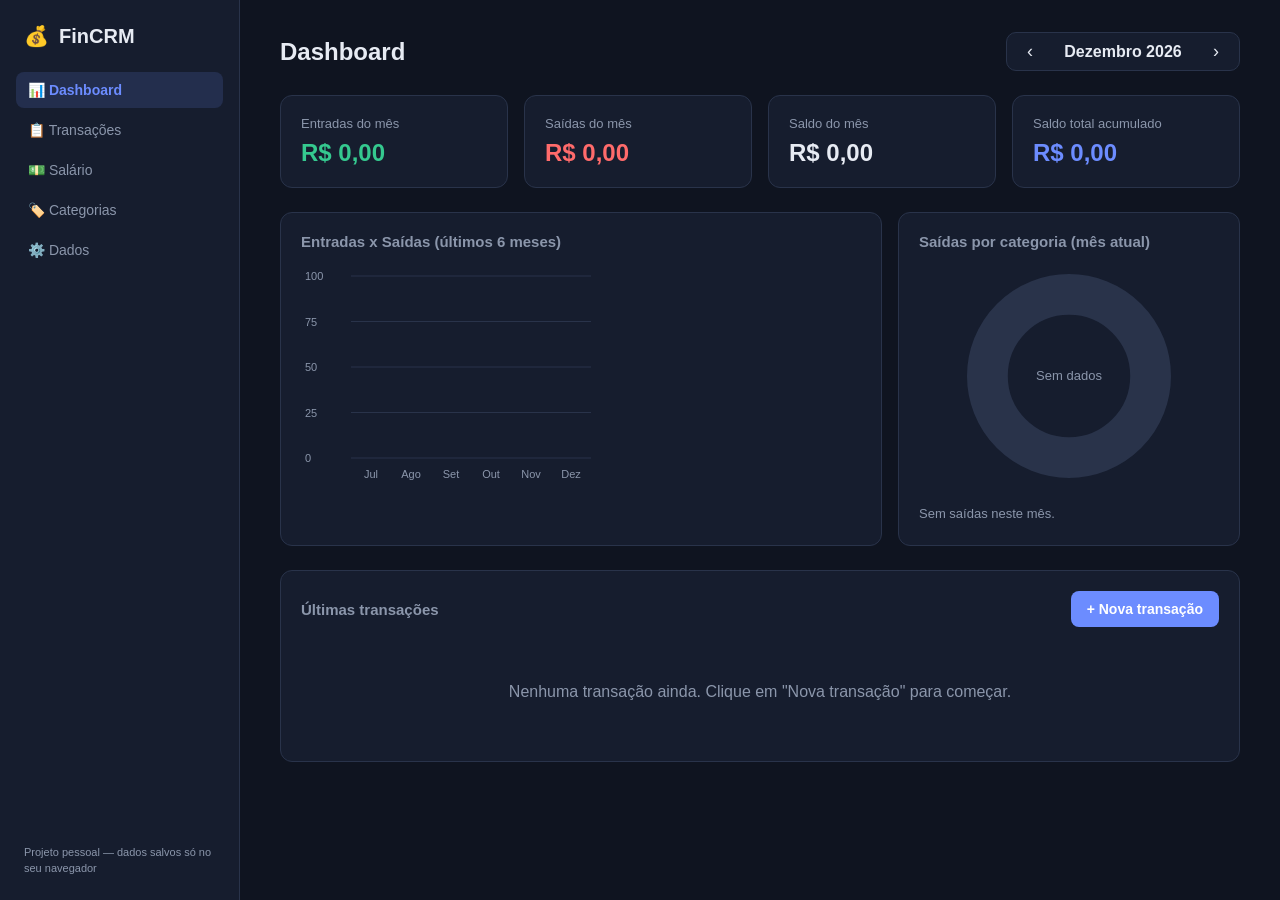
==== index.html @ 603359d9 "Remove conteúdo antigo e cria FinCRM, um CRM financeiro pessoal Substitui os arquivos de prática HTM" ====
<!DOCTYPE html>
<html lang="pt-BR">
<head>
<meta charset="UTF-8">
<meta name="viewport" content="width=device-width, initial-scale=1.0">
<title>FinCRM — Controle Financeiro Pessoal</title>
<link rel="stylesheet" href="css/style.css">
</head>
<body>
<div class="app">

  <aside class="sidebar">
    <div class="brand">
      <span class="brand-icon">💰</span>
      <span class="brand-name">FinCRM</span>
    </div>
    <nav class="nav">
      <button class="nav-item active" data-view="dashboard">📊 Dashboard</button>
      <button class="nav-item" data-view="transacoes">📋 Transações</button>
      <button class="nav-item" data-view="salario">💵 Salário</button>
      <button class="nav-item" data-view="categorias">🏷️ Categorias</button>
      <button class="nav-item" data-view="dados">⚙️ Dados</button>
    </nav>
    <div class="sidebar-footer">Projeto pessoal — dados salvos só no seu navegador</div>
  </aside>

  <main class="content">

    <!-- DASHBOARD -->
    <section id="view-dashboard" class="view active">
      <header class="view-header">
        <h1>Dashboard</h1>
        <div class="month-picker">
          <button id="prevMonth" class="btn-icon" aria-label="Mês anterior">‹</button>
          <span id="currentMonthLabel"></span>
          <button id="nextMonth" class="btn-icon" aria-label="Próximo mês">›</button>
        </div>
      </header>

      <div class="cards">
        <div class="card card-income">
          <div class="card-label">Entradas do mês</div>
          <div class="card-value" id="cardIncome">R$ 0,00</div>
        </div>
        <div class="card card-expense">
          <div class="card-label">Saídas do mês</div>
          <div class="card-value" id="cardExpense">R$ 0,00</div>
        </div>
        <div class="card card-balance">
          <div class="card-label">Saldo do mês</div>
          <div class="card-value" id="cardBalance">R$ 0,00</div>
        </div>
        <div class="card card-total">
          <div class="card-label">Saldo total acumulado</div>
          <div class="card-value" id="cardTotal">R$ 0,00</div>
        </div>
      </div>

      <div class="panels">
        <div class="panel">
          <h2>Entradas x Saídas (últimos 6 meses)</h2>
          <canvas id="chartBars" height="220"></canvas>
        </div>
        <div class="panel">
          <h2>Saídas por categoria (mês atual)</h2>
          <canvas id="chartDonut" height="220"></canvas>
          <ul id="donutLegend" class="legend"></ul>
        </div>
      </div>

      <div class="panel">
        <div class="panel-header">
          <h2>Últimas transações</h2>
          <button class="btn btn-primary" data-open-modal="transacao">+ Nova transação</button>
        </div>
        <div id="recentList" class="tx-list"></div>
      </div>
    </section>

    <!-- TRANSAÇÕES -->
    <section id="view-transacoes" class="view">
      <header class="view-header">
        <h1>Transações</h1>
        <button class="btn btn-primary" data-open-modal="transacao">+ Nova transação</button>
      </header>

      <div class="filters">
        <input type="text" id="filterSearch" placeholder="Buscar por descrição...">
        <select id="filterType">
          <option value="">Todos os tipos</option>
          <option value="entrada">Entradas</option>
          <option value="saida">Saídas</option>
        </select>
        <select id="filterCategory"></select>
        <input type="month" id="filterMonth">
        <button class="btn btn-ghost" id="clearFilters">Limpar filtros</button>
      </div>

      <div class="panel">
        <table class="tx-table">
          <thead>
            <tr>
              <th>Data</th>
              <th>Descrição</th>
              <th>Categoria</th>
              <th>Tipo</th>
              <th class="align-right">Valor</th>
              <th></th>
            </tr>
          </thead>
          <tbody id="txTableBody"></tbody>
        </table>
        <p id="txEmptyState" class="empty-state" hidden>Nenhuma transação encontrada.</p>
      </div>
    </section>

    <!-- SALÁRIO -->
    <section id="view-salario" class="view">
      <header class="view-header">
        <h1>Salário</h1>
        <button class="btn btn-primary" data-open-modal="salario">+ Registrar salário</button>
      </header>

      <div class="cards">
        <div class="card card-income">
          <div class="card-label">Último salário registrado</div>
          <div class="card-value" id="cardLastSalary">R$ 0,00</div>
        </div>
        <div class="card card-total">
          <div class="card-label">Média dos últimos 6 meses</div>
          <div class="card-value" id="cardAvgSalary">R$ 0,00</div>
        </div>
        <div class="card card-balance">
          <div class="card-label">Total recebido no ano</div>
          <div class="card-value" id="cardYearSalary">R$ 0,00</div>
        </div>
      </div>

      <div class="panel">
        <h2>Histórico de salários</h2>
        <table class="tx-table">
          <thead>
            <tr>
              <th>Data</th>
              <th>Descrição</th>
              <th class="align-right">Valor</th>
              <th></th>
            </tr>
          </thead>
          <tbody id="salaryTableBody"></tbody>
        </table>
        <p id="salaryEmptyState" class="empty-state" hidden>Nenhum salário registrado ainda.</p>
      </div>
    </section>

    <!-- CATEGORIAS -->
    <section id="view-categorias" class="view">
      <header class="view-header">
        <h1>Categorias</h1>
      </header>

      <div class="panels">
        <div class="panel">
          <h2>Categorias de entrada</h2>
          <form class="inline-form" data-cat-form="entrada">
            <input type="text" placeholder="Nova categoria de entrada" required>
            <button type="submit" class="btn btn-primary">Adicionar</button>
          </form>
          <ul id="catListEntrada" class="cat-list"></ul>
        </div>
        <div class="panel">
          <h2>Categorias de saída</h2>
          <form class="inline-form" data-cat-form="saida">
            <input type="text" placeholder="Nova categoria de saída" required>
            <button type="submit" class="btn btn-primary">Adicionar</button>
          </form>
          <ul id="catListSaida" class="cat-list"></ul>
        </div>
      </div>
    </section>

    <!-- DADOS -->
    <section id="view-dados" class="view">
      <header class="view-header">
        <h1>Dados</h1>
      </header>
      <div class="panel">
        <h2>Backup</h2>
        <p>Seus dados ficam salvos apenas neste navegador (localStorage). Use os botões abaixo para fazer backup ou restaurar.</p>
        <div class="btn-row">
          <button class="btn btn-primary" id="exportBtn">Exportar backup (.json)</button>
          <label class="btn btn-ghost file-btn">
            Importar backup
            <input type="file" id="importInput" accept="application/json" hidden>
          </label>
          <button class="btn btn-danger" id="resetBtn">Apagar todos os dados</button>
        </div>
      </div>
    </section>

  </main>
</div>

<!-- MODAL: TRANSAÇÃO -->
<div class="modal-overlay" id="modalTransacao" hidden>
  <div class="modal">
    <div class="modal-header">
      <h2 id="modalTransacaoTitle">Nova transação</h2>
      <button class="btn-icon" data-close-modal>&times;</button>
    </div>
    <form id="formTransacao">
      <input type="hidden" id="txId">
      <div class="form-row type-toggle">
        <label class="radio-pill"><input type="radio" name="tipo" value="entrada" checked><span>Entrada</span></label>
        <label class="radio-pill"><input type="radio" name="tipo" value="saida"><span>Saída</span></label>
      </div>
      <div class="form-row">
        <label for="txDescricao">Descrição</label>
        <input type="text" id="txDescricao" required placeholder="Ex: Supermercado, Freelance...">
      </div>
      <div class="form-row two-col">
        <div>
          <label for="txValor">Valor (R$)</label>
          <input type="number" id="txValor" min="0" step="0.01" required placeholder="0,00">
        </div>
        <div>
          <label for="txData">Data</label>
          <input type="date" id="txData" required>
        </div>
      </div>
      <div class="form-row">
        <label for="txCategoria">Categoria</label>
        <select id="txCategoria" required></select>
      </div>
      <div class="form-actions">
        <button type="button" class="btn btn-ghost" data-close-modal>Cancelar</button>
        <button type="submit" class="btn btn-primary">Salvar</button>
      </div>
    </form>
  </div>
</div>

<!-- MODAL: SALÁRIO -->
<div class="modal-overlay" id="modalSalario" hidden>
  <div class="modal">
    <div class="modal-header">
      <h2>Registrar salário</h2>
      <button class="btn-icon" data-close-modal>&times;</button>
    </div>
    <form id="formSalario">
      <div class="form-row">
        <label for="salDescricao">Descrição</label>
        <input type="text" id="salDescricao" value="Salário mensal" required>
      </div>
      <div class="form-row two-col">
        <div>
          <label for="salValor">Valor (R$)</label>
          <input type="number" id="salValor" min="0" step="0.01" required placeholder="0,00">
        </div>
        <div>
          <label for="salData">Data de recebimento</label>
          <input type="date" id="salData" required>
        </div>
      </div>
      <div class="form-actions">
        <button type="button" class="btn btn-ghost" data-close-modal>Cancelar</button>
        <button type="submit" class="btn btn-primary">Salvar</button>
      </div>
    </form>
  </div>
</div>

<div class="toast" id="toast"></div>

<script src="js/storage.js"></script>
<script src="js/charts.js"></script>
<script src="js/app.js"></script>
</body>
</html>
---- css/style.css ----
:root {
  --bg: #0f1420;
  --bg-panel: #161d2e;
  --bg-panel-soft: #1c2438;
  --border: #29334a;
  --text: #e7ebf3;
  --text-muted: #8b96ab;
  --primary: #6c8cff;
  --primary-soft: rgba(108, 140, 255, 0.15);
  --income: #35c98f;
  --income-soft: rgba(53, 201, 143, 0.15);
  --expense: #ff6b6b;
  --expense-soft: rgba(255, 107, 107, 0.15);
  --radius: 12px;
  --shadow: 0 8px 24px rgba(0, 0, 0, 0.25);
}

* { box-sizing: border-box; }

body {
  margin: 0;
  font-family: -apple-system, BlinkMacSystemFont, "Segoe UI", Roboto, Helvetica, Arial, sans-serif;
  background: var(--bg);
  color: var(--text);
}

.app {
  display: flex;
  min-height: 100vh;
}

/* SIDEBAR */
.sidebar {
  width: 240px;
  flex-shrink: 0;
  background: var(--bg-panel);
  border-right: 1px solid var(--border);
  display: flex;
  flex-direction: column;
  padding: 24px 16px;
  position: sticky;
  top: 0;
  height: 100vh;
}

.brand {
  display: flex;
  align-items: center;
  gap: 10px;
  font-size: 20px;
  font-weight: 700;
  padding: 0 8px 24px;
}

.nav {
  display: flex;
  flex-direction: column;
  gap: 4px;
}

.nav-item {
  display: block;
  width: 100%;
  text-align: left;
  padding: 10px 12px;
  border: none;
  background: transparent;
  color: var(--text-muted);
  font-size: 14px;
  border-radius: 8px;
  cursor: pointer;
  transition: background 0.15s, color 0.15s;
}

.nav-item:hover { background: var(--bg-panel-soft); color: var(--text); }
.nav-item.active { background: var(--primary-soft); color: var(--primary); font-weight: 600; }

.sidebar-footer {
  margin-top: auto;
  font-size: 11px;
  color: var(--text-muted);
  padding: 0 8px;
  line-height: 1.4;
}

/* CONTENT */
.content {
  flex: 1;
  padding: 32px 40px;
  max-width: 1200px;
}

.view { display: none; }
.view.active { display: block; }

.view-header {
  display: flex;
  align-items: center;
  justify-content: space-between;
  margin-bottom: 24px;
  flex-wrap: wrap;
  gap: 12px;
}

.view-header h1 { margin: 0; font-size: 24px; }

.month-picker {
  display: flex;
  align-items: center;
  gap: 12px;
  background: var(--bg-panel);
  border: 1px solid var(--border);
  border-radius: 10px;
  padding: 6px 12px;
}

#currentMonthLabel { min-width: 140px; text-align: center; font-weight: 600; text-transform: capitalize; }

/* CARDS */
.cards {
  display: grid;
  grid-template-columns: repeat(auto-fit, minmax(220px, 1fr));
  gap: 16px;
  margin-bottom: 24px;
}

.card {
  background: var(--bg-panel);
  border: 1px solid var(--border);
  border-radius: var(--radius);
  padding: 20px;
}

.card-label { font-size: 13px; color: var(--text-muted); margin-bottom: 8px; }
.card-value { font-size: 24px; font-weight: 700; }
.card-income .card-value { color: var(--income); }
.card-expense .card-value { color: var(--expense); }
.card-total .card-value { color: var(--primary); }

/* PANELS */
.panels {
  display: grid;
  grid-template-columns: 2fr 1fr;
  gap: 16px;
  margin-bottom: 24px;
}

@media (max-width: 900px) {
  .panels { grid-template-columns: 1fr; }
  .content { padding: 20px; }
  .sidebar { position: static; height: auto; }
  .app { flex-direction: column; }
}

.panel {
  background: var(--bg-panel);
  border: 1px solid var(--border);
  border-radius: var(--radius);
  padding: 20px;
}

.panel h2 { margin: 0 0 16px; font-size: 15px; color: var(--text-muted); font-weight: 600; }

.panel-header {
  display: flex;
  align-items: center;
  justify-content: space-between;
  margin-bottom: 16px;
}

.panel-header h2 { margin: 0; }

.legend { list-style: none; padding: 0; margin: 12px 0 0; font-size: 13px; }
.legend li { display: flex; align-items: center; gap: 8px; padding: 4px 0; color: var(--text-muted); }
.legend .dot { width: 10px; height: 10px; border-radius: 50%; flex-shrink: 0; }

/* BUTTONS */
.btn {
  border: none;
  border-radius: 8px;
  padding: 10px 16px;
  font-size: 14px;
  font-weight: 600;
  cursor: pointer;
  transition: opacity 0.15s, background 0.15s;
}

.btn-primary { background: var(--primary); color: #fff; }
.btn-primary:hover { opacity: 0.9; }
.btn-ghost { background: var(--bg-panel-soft); color: var(--text); }
.btn-ghost:hover { background: var(--border); }
.btn-danger { background: var(--expense-soft); color: var(--expense); }
.btn-danger:hover { opacity: 0.85; }

.btn-icon {
  background: transparent;
  border: none;
  color: var(--text);
  font-size: 18px;
  cursor: pointer;
  padding: 2px 8px;
  border-radius: 6px;
}
.btn-icon:hover { background: var(--bg-panel-soft); }

.btn-row { display: flex; gap: 12px; flex-wrap: wrap; margin-top: 16px; }
.file-btn { display: inline-flex; align-items: center; }

/* TRANSACTION LIST (dashboard recent) */
.tx-list { display: flex; flex-direction: column; gap: 8px; }

.tx-row {
  display: flex;
  align-items: center;
  justify-content: space-between;
  padding: 10px 12px;
  border-radius: 8px;
  background: var(--bg-panel-soft);
}

.tx-row-left { display: flex; align-items: center; gap: 12px; }

.tx-badge {
  width: 34px;
  height: 34px;
  border-radius: 50%;
  display: flex;
  align-items: center;
  justify-content: center;
  font-size: 15px;
  flex-shrink: 0;
}
.tx-badge.entrada { background: var(--income-soft); color: var(--income); }
.tx-badge.saida { background: var(--expense-soft); color: var(--expense); }

.tx-desc { font-weight: 600; font-size: 14px; }
.tx-meta { font-size: 12px; color: var(--text-muted); }

.tx-value { font-weight: 700; font-size: 14px; }
.tx-value.entrada { color: var(--income); }
.tx-value.saida { color: var(--expense); }

.empty-state { text-align: center; color: var(--text-muted); padding: 24px 0; }

/* FILTERS */
.filters {
  display: flex;
  gap: 10px;
  flex-wrap: wrap;
  margin-bottom: 16px;
}

.filters input, .filters select {
  background: var(--bg-panel);
  border: 1px solid var(--border);
  color: var(--text);
  padding: 9px 12px;
  border-radius: 8px;
  font-size: 14px;
}

.filters input[type="text"] { flex: 1; min-width: 180px; }

/* TABLE */
.tx-table { width: 100%; border-collapse: collapse; font-size: 14px; }
.tx-table th {
  text-align: left;
  color: var(--text-muted);
  font-weight: 600;
  font-size: 12px;
  text-transform: uppercase;
  letter-spacing: 0.03em;
  padding: 10px 12px;
  border-bottom: 1px solid var(--border);
}
.tx-table td {
  padding: 12px;
  border-bottom: 1px solid var(--border);
}
.tx-table tr:last-child td { border-bottom: none; }
.align-right { text-align: right; }

.type-tag {
  display: inline-block;
  padding: 3px 10px;
  border-radius: 999px;
  font-size: 12px;
  font-weight: 600;
}
.type-tag.entrada { background: var(--income-soft); color: var(--income); }
.type-tag.saida { background: var(--expense-soft); color: var(--expense); }

.row-actions { display: flex; gap: 6px; justify-content: flex-end; }
.row-actions button {
  background: transparent;
  border: none;
  cursor: pointer;
  font-size: 15px;
  color: var(--text-muted);
  padding: 4px 6px;
  border-radius: 6px;
}
.row-actions button:hover { background: var(--bg-panel-soft); color: var(--text); }

/* CATEGORIES */
.inline-form { display: flex; gap: 8px; margin-bottom: 16px; }
.inline-form input {
  flex: 1;
  background: var(--bg-panel-soft);
  border: 1px solid var(--border);
  color: var(--text);
  padding: 9px 12px;
  border-radius: 8px;
}

.cat-list { list-style: none; padding: 0; margin: 0; display: flex; flex-direction: column; gap: 6px; }
.cat-list li {
  display: flex;
  align-items: center;
  justify-content: space-between;
  padding: 8px 12px;
  background: var(--bg-panel-soft);
  border-radius: 8px;
  font-size: 14px;
}
.cat-list button {
  background: transparent;
  border: none;
  color: var(--text-muted);
  cursor: pointer;
  font-size: 14px;
}
.cat-list button:hover { color: var(--expense); }

/* MODAL */
.modal-overlay {
  position: fixed;
  inset: 0;
  background: rgba(0, 0, 0, 0.55);
  display: flex;
  align-items: center;
  justify-content: center;
  z-index: 50;
  padding: 16px;
}
.modal-overlay[hidden] { display: none; }

.modal {
  background: var(--bg-panel);
  border: 1px solid var(--border);
  border-radius: var(--radius);
  width: 100%;
  max-width: 420px;
  box-shadow: var(--shadow);
}

.modal-header {
  display: flex;
  align-items: center;
  justify-content: space-between;
  padding: 16px 20px;
  border-bottom: 1px solid var(--border);
}
.modal-header h2 { margin: 0; font-size: 17px; }

#formTransacao, #formSalario { padding: 20px; }

.form-row { margin-bottom: 14px; display: flex; flex-direction: column; gap: 6px; }
.form-row label { font-size: 13px; color: var(--text-muted); }
.form-row input, .form-row select {
  background: var(--bg-panel-soft);
  border: 1px solid var(--border);
  color: var(--text);
  padding: 10px 12px;
  border-radius: 8px;
  font-size: 14px;
}
.two-col { flex-direction: row; gap: 12px; }
.two-col > div { flex: 1; display: flex; flex-direction: column; gap: 6px; }

.type-toggle { flex-direction: row; gap: 8px; }
.radio-pill {
  flex: 1;
  display: flex;
  align-items: center;
  justify-content: center;
  padding: 10px;
  border-radius: 8px;
  background: var(--bg-panel-soft);
  border: 1px solid var(--border);
  cursor: pointer;
  font-size: 14px;
  font-weight: 600;
  color: var(--text-muted);
}
.radio-pill input { display: none; }
.radio-pill:has(input:checked) { background: var(--primary-soft); color: var(--primary); border-color: var(--primary); }

.form-actions {
  display: flex;
  justify-content: flex-end;
  gap: 10px;
  margin-top: 8px;
}

/* TOAST */
.toast {
  position: fixed;
  bottom: 24px;
  left: 50%;
  transform: translateX(-50%) translateY(20px);
  background: var(--bg-panel);
  border: 1px solid var(--border);
  color: var(--text);
  padding: 12px 20px;
  border-radius: 10px;
  box-shadow: var(--shadow);
  opacity: 0;
  pointer-events: none;
  transition: opacity 0.2s, transform 0.2s;
  z-index: 100;
  font-size: 14px;
}
.toast.show {
  opacity: 1;
  transform: translateX(-50%) translateY(0);
}
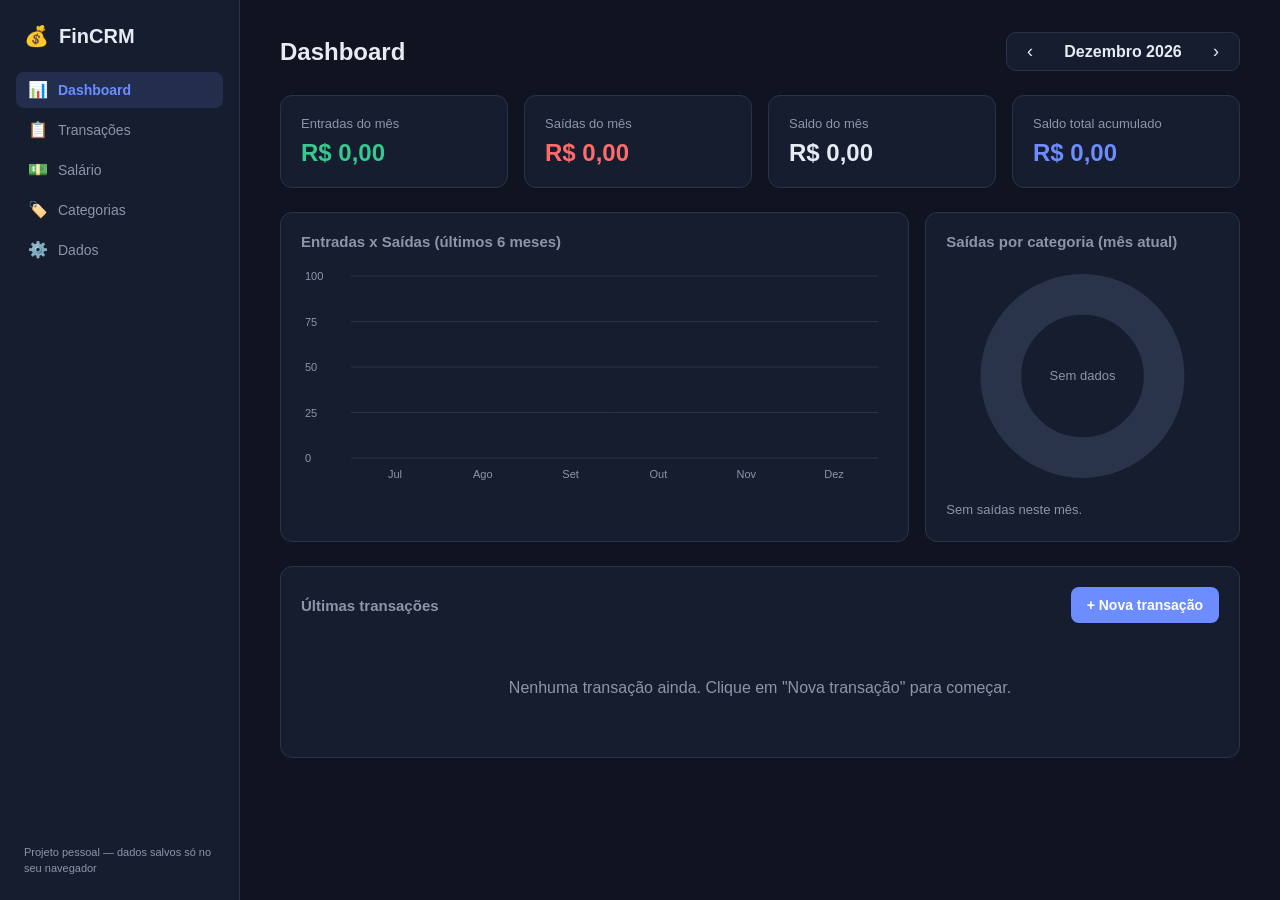
==== commit d8961b58: "Otimiza o FinCRM para mobile Substitui a sidebar fixa por uma bottom tab bar (padrão de apps nativos" ====
--- a/index.html
+++ b/index.html
@@ -2,12 +2,18 @@
 <html lang="pt-BR">
 <head>
 <meta charset="UTF-8">
-<meta name="viewport" content="width=device-width, initial-scale=1.0">
+<meta name="viewport" content="width=device-width, initial-scale=1.0, viewport-fit=cover">
+<meta name="theme-color" content="#0f1420">
 <title>FinCRM — Controle Financeiro Pessoal</title>
 <link rel="stylesheet" href="css/style.css">
 </head>
 <body>
 <div class="app">
+
+  <header class="mobile-topbar">
+    <span class="brand-icon">💰</span>
+    <span class="brand-name">FinCRM</span>
+  </header>
 
   <aside class="sidebar">
     <div class="brand">
@@ -15,11 +21,11 @@
       <span class="brand-name">FinCRM</span>
     </div>
     <nav class="nav">
-      <button class="nav-item active" data-view="dashboard">📊 Dashboard</button>
-      <button class="nav-item" data-view="transacoes">📋 Transações</button>
-      <button class="nav-item" data-view="salario">💵 Salário</button>
-      <button class="nav-item" data-view="categorias">🏷️ Categorias</button>
-      <button class="nav-item" data-view="dados">⚙️ Dados</button>
+      <button class="nav-item active" data-view="dashboard"><span class="nav-icon">📊</span><span class="nav-label">Dashboard</span></button>
+      <button class="nav-item" data-view="transacoes"><span class="nav-icon">📋</span><span class="nav-label">Transações</span></button>
+      <button class="nav-item" data-view="salario"><span class="nav-icon">💵</span><span class="nav-label">Salário</span></button>
+      <button class="nav-item" data-view="categorias"><span class="nav-icon">🏷️</span><span class="nav-label">Categorias</span></button>
+      <button class="nav-item" data-view="dados"><span class="nav-icon">⚙️</span><span class="nav-label">Dados</span></button>
     </nav>
     <div class="sidebar-footer">Projeto pessoal — dados salvos só no seu navegador</div>
   </aside>
--- a/css/style.css
+++ b/css/style.css
@@ -17,16 +17,36 @@
 
 * { box-sizing: border-box; }
 
+html {
+  -webkit-text-size-adjust: 100%;
+}
+
 body {
   margin: 0;
   font-family: -apple-system, BlinkMacSystemFont, "Segoe UI", Roboto, Helvetica, Arial, sans-serif;
   background: var(--bg);
   color: var(--text);
+  overflow-x: hidden;
 }
 
 .app {
   display: flex;
   min-height: 100vh;
+}
+
+/* Top bar shown only on mobile (see media query below) */
+.mobile-topbar {
+  display: none;
+  align-items: center;
+  gap: 8px;
+  font-size: 17px;
+  font-weight: 700;
+  padding: calc(env(safe-area-inset-top) + 14px) 16px 14px;
+  background: var(--bg-panel);
+  border-bottom: 1px solid var(--border);
+  position: sticky;
+  top: 0;
+  z-index: 30;
 }
 
 /* SIDEBAR */
@@ -59,7 +79,9 @@
 }
 
 .nav-item {
-  display: block;
+  display: flex;
+  align-items: center;
+  gap: 10px;
   width: 100%;
   text-align: left;
   padding: 10px 12px;
@@ -72,6 +94,8 @@
   transition: background 0.15s, color 0.15s;
 }
 
+.nav-icon { font-size: 16px; line-height: 1; }
+
 .nav-item:hover { background: var(--bg-panel-soft); color: var(--text); }
 .nav-item.active { background: var(--primary-soft); color: var(--primary); font-weight: 600; }
 
@@ -129,6 +153,7 @@
   border: 1px solid var(--border);
   border-radius: var(--radius);
   padding: 20px;
+  min-width: 0;
 }
 
 .card-label { font-size: 13px; color: var(--text-muted); margin-bottom: 8px; }
@@ -147,9 +172,149 @@
 
 @media (max-width: 900px) {
   .panels { grid-template-columns: 1fr; }
-  .content { padding: 20px; }
-  .sidebar { position: static; height: auto; }
+}
+
+/* MOBILE: sidebar becomes a fixed bottom tab bar, top bar replaces the brand header */
+@media (max-width: 768px) {
   .app { flex-direction: column; }
+
+  .mobile-topbar { display: flex; }
+
+  .sidebar {
+    position: fixed;
+    left: 0;
+    right: 0;
+    bottom: 0;
+    top: auto;
+    height: auto;
+    width: 100%;
+    flex-direction: row;
+    align-items: stretch;
+    padding: 4px 4px calc(env(safe-area-inset-bottom) + 4px);
+    border-right: none;
+    border-top: 1px solid var(--border);
+    z-index: 40;
+  }
+
+  .sidebar .brand,
+  .sidebar-footer {
+    display: none;
+  }
+
+  .nav {
+    flex-direction: row;
+    justify-content: space-around;
+    width: 100%;
+    gap: 2px;
+  }
+
+  .nav-item {
+    flex-direction: column;
+    justify-content: center;
+    align-items: center;
+    gap: 2px;
+    flex: 1;
+    padding: 6px 2px;
+    font-size: 10.5px;
+    text-align: center;
+    border-radius: 10px;
+  }
+
+  .nav-icon { font-size: 19px; }
+  .nav-label { line-height: 1.1; }
+
+  .content {
+    padding: 16px;
+    padding-bottom: calc(72px + env(safe-area-inset-bottom));
+    max-width: 100%;
+  }
+
+  .view-header { margin-bottom: 16px; }
+  .view-header h1 { font-size: 20px; }
+
+  .panel { padding: 16px; }
+
+  .cards { grid-template-columns: repeat(2, 1fr); gap: 10px; }
+  .card { padding: 14px; }
+  .card-value { font-size: 18px; }
+  .card-label { font-size: 12px; margin-bottom: 4px; }
+
+  .month-picker { width: 100%; justify-content: space-between; }
+
+  /* Prevent iOS auto-zoom on focus: inputs need >=16px font-size */
+  .filters input,
+  .filters select,
+  .form-row input,
+  .form-row select,
+  .inline-form input {
+    font-size: 16px;
+  }
+
+  .filters { flex-direction: column; }
+  .filters input,
+  .filters select {
+    width: 100%;
+  }
+
+  .two-col { flex-direction: column; }
+
+  .btn-row { flex-direction: column; }
+  .btn-row .btn, .btn-row .file-btn { width: 100%; text-align: center; }
+
+  .modal { max-width: 100%; }
+
+  /* larger touch targets */
+  .btn-icon { min-width: 40px; min-height: 40px; font-size: 20px; }
+  .row-actions button { min-width: 36px; min-height: 36px; font-size: 17px; }
+  .btn { padding: 12px 16px; }
+  .radio-pill { padding: 12px; }
+  .panel-header { flex-wrap: wrap; }
+  .panel-header .btn { width: 100%; }
+}
+
+@media (max-width: 420px) {
+  .cards { grid-template-columns: 1fr; }
+}
+
+/* Transaction tables become stacked cards on mobile instead of scrolling horizontally */
+@media (max-width: 640px) {
+  .tx-table thead { display: none; }
+
+  .tx-table, .tx-table tbody, .tx-table tr, .tx-table td {
+    display: block;
+    width: 100%;
+  }
+
+  .tx-table tr {
+    border: 1px solid var(--border);
+    border-radius: 10px;
+    padding: 10px 12px;
+    margin-bottom: 10px;
+  }
+
+  .tx-table td {
+    border-bottom: none;
+    padding: 5px 0;
+    display: flex;
+    align-items: center;
+    justify-content: space-between;
+    gap: 12px;
+  }
+
+  .tx-table td::before {
+    content: attr(data-label);
+    font-size: 11px;
+    text-transform: uppercase;
+    letter-spacing: 0.03em;
+    color: var(--text-muted);
+    flex-shrink: 0;
+  }
+
+  .tx-table td.align-right { text-align: right; }
+
+  .tx-table td:last-child { padding-top: 8px; }
+  .tx-table td:last-child::before { display: none; }
+  .row-actions { width: 100%; justify-content: flex-end; }
 }
 
 .panel {
@@ -157,9 +322,15 @@
   border: 1px solid var(--border);
   border-radius: var(--radius);
   padding: 20px;
+  min-width: 0; /* allow grid/flex items to shrink below their content's intrinsic width */
 }
 
 .panel h2 { margin: 0 0 16px; font-size: 15px; color: var(--text-muted); font-weight: 600; }
+
+/* Fix the canvas's CSS box size so it stays in sync with its container instead
+   of growing on every redraw (the width/height attrs set in JS would otherwise
+   also drive the on-screen size). */
+canvas { display: block; width: 100%; height: 220px; max-width: 100%; }
 
 .panel-header {
   display: flex;
@@ -260,6 +431,10 @@
 }
 
 .filters input[type="text"] { flex: 1; min-width: 180px; }
+
+@media (max-width: 768px) {
+  .filters input[type="text"] { min-width: 0; }
+}
 
 /* TABLE */
 .tx-table { width: 100%; border-collapse: collapse; font-size: 14px; }
@@ -306,6 +481,7 @@
 .inline-form { display: flex; gap: 8px; margin-bottom: 16px; }
 .inline-form input {
   flex: 1;
+  min-width: 0;
   background: var(--bg-panel-soft);
   border: 1px solid var(--border);
   color: var(--text);
@@ -376,7 +552,7 @@
   font-size: 14px;
 }
 .two-col { flex-direction: row; gap: 12px; }
-.two-col > div { flex: 1; display: flex; flex-direction: column; gap: 6px; }
+.two-col > div { flex: 1; min-width: 0; display: flex; flex-direction: column; gap: 6px; }
 
 .type-toggle { flex-direction: row; gap: 8px; }
 .radio-pill {
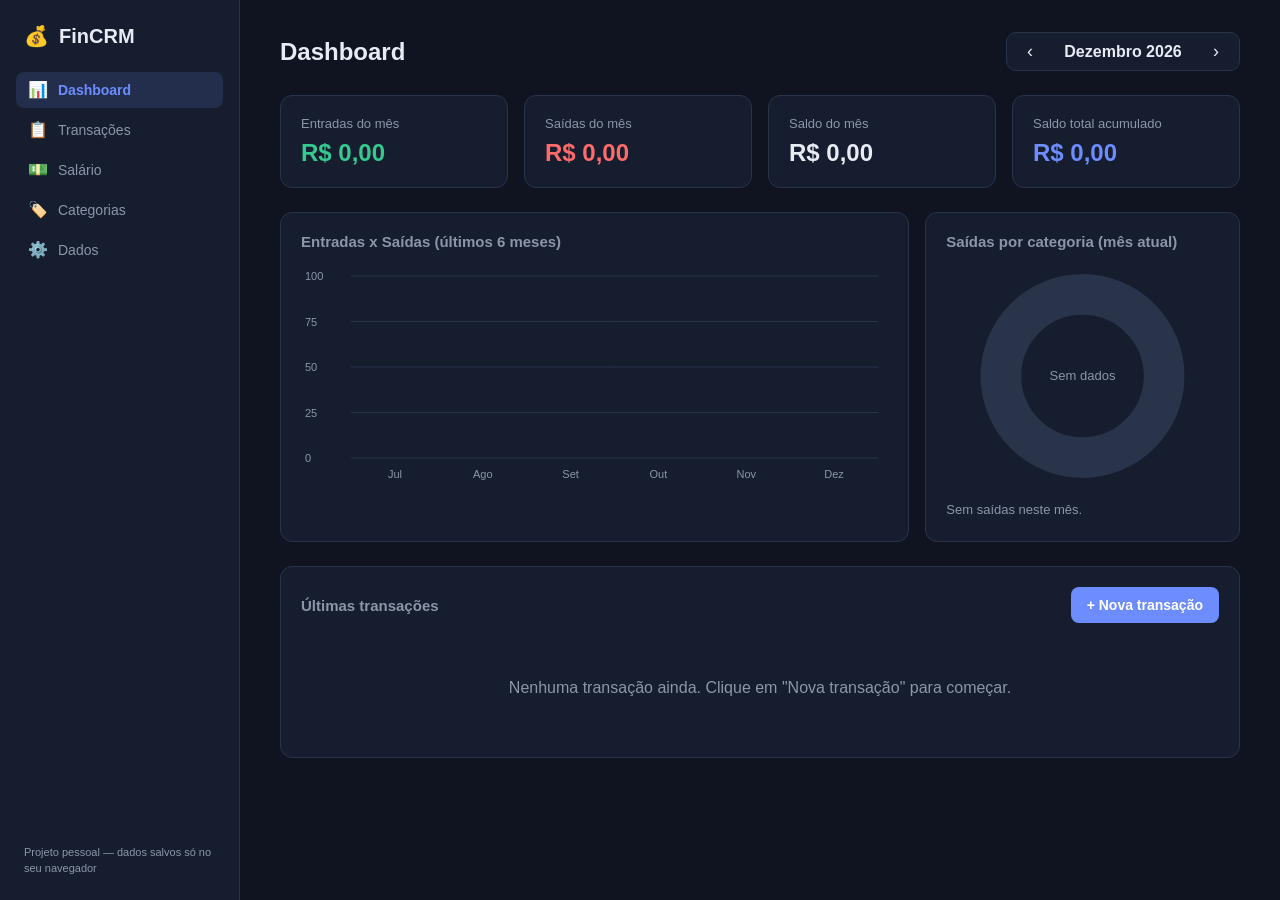
==== commit 60d2a952: "Adiciona ícone/logo para instalação na tela inicial Cria um ícone do app (moeda com cifrão sobre fun" ====
--- a/index.html
+++ b/index.html
@@ -5,6 +5,17 @@
 <meta name="viewport" content="width=device-width, initial-scale=1.0, viewport-fit=cover">
 <meta name="theme-color" content="#0f1420">
 <title>FinCRM — Controle Financeiro Pessoal</title>
+
+<!-- Ícone / logo exibido ao adicionar o site à tela inicial -->
+<link rel="manifest" href="manifest.json">
+<link rel="icon" type="image/png" sizes="32x32" href="icons/favicon-32.png">
+<link rel="icon" type="image/png" sizes="16x16" href="icons/favicon-16.png">
+<link rel="apple-touch-icon" href="icons/apple-touch-icon.png">
+<meta name="apple-mobile-web-app-capable" content="yes">
+<meta name="apple-mobile-web-app-status-bar-style" content="black-translucent">
+<meta name="apple-mobile-web-app-title" content="FinCRM">
+<meta name="mobile-web-app-capable" content="yes">
+
 <link rel="stylesheet" href="css/style.css">
 </head>
 <body>
--- a/css/style.css
+++ b/css/style.css
@@ -241,15 +241,6 @@
 
   .month-picker { width: 100%; justify-content: space-between; }
 
-  /* Prevent iOS auto-zoom on focus: inputs need >=16px font-size */
-  .filters input,
-  .filters select,
-  .form-row input,
-  .form-row select,
-  .inline-form input {
-    font-size: 16px;
-  }
-
   .filters { flex-direction: column; }
   .filters input,
   .filters select {
@@ -427,7 +418,7 @@
   color: var(--text);
   padding: 9px 12px;
   border-radius: 8px;
-  font-size: 14px;
+  font-size: 16px; /* >=16px avoids iOS Safari auto-zoom on focus */
 }
 
 .filters input[type="text"] { flex: 1; min-width: 180px; }
@@ -487,6 +478,7 @@
   color: var(--text);
   padding: 9px 12px;
   border-radius: 8px;
+  font-size: 16px; /* >=16px avoids iOS Safari auto-zoom on focus */
 }
 
 .cat-list { list-style: none; padding: 0; margin: 0; display: flex; flex-direction: column; gap: 6px; }
@@ -549,7 +541,7 @@
   color: var(--text);
   padding: 10px 12px;
   border-radius: 8px;
-  font-size: 14px;
+  font-size: 16px; /* >=16px avoids iOS Safari auto-zoom on focus */
 }
 .two-col { flex-direction: row; gap: 12px; }
 .two-col > div { flex: 1; min-width: 0; display: flex; flex-direction: column; gap: 6px; }
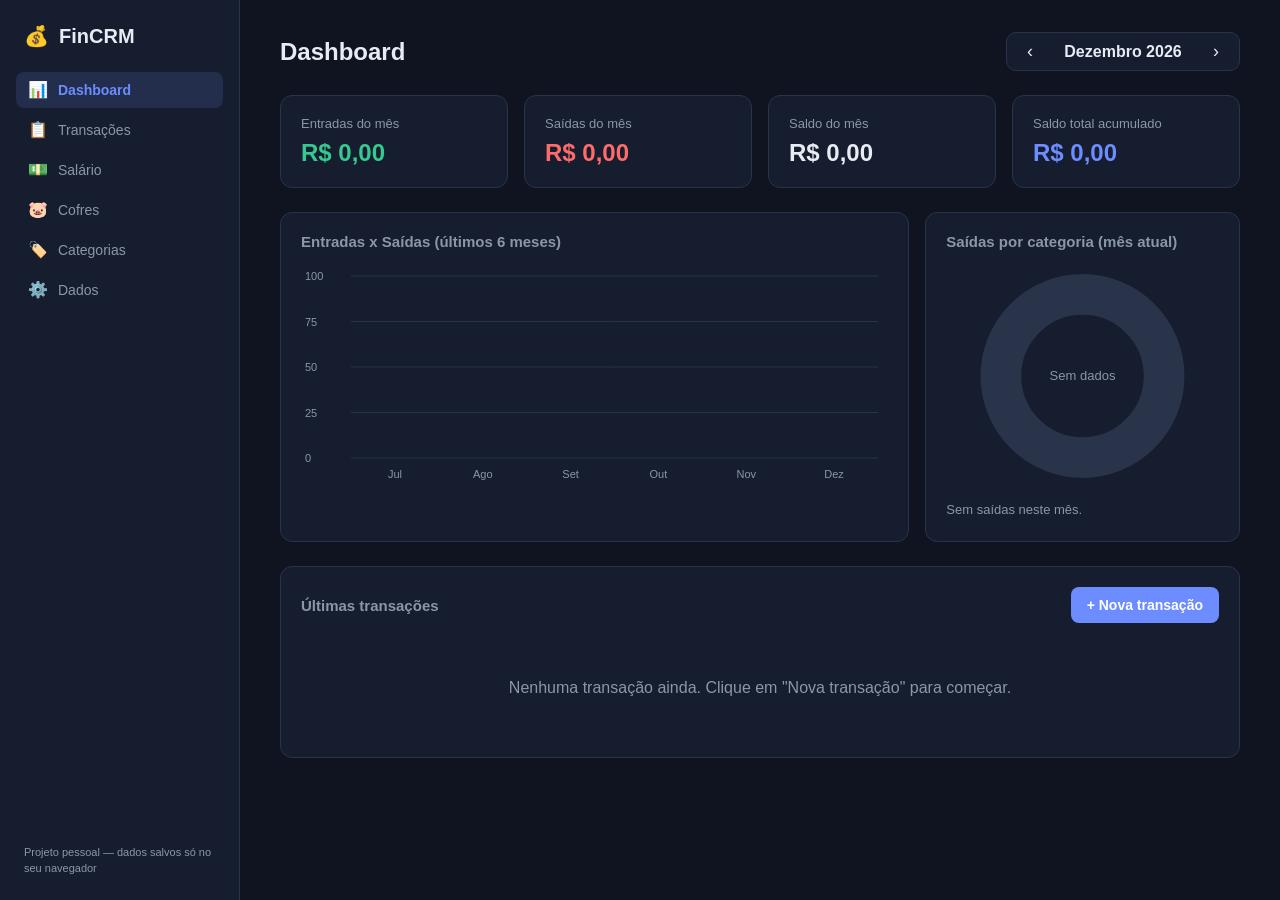
==== commit 7c9e7592: "Adiciona Cofres: Porquinho, metas e dinheiro em espécie com rendimento Nova aba "Cofres" que modela " ====
--- a/index.html
+++ b/index.html
@@ -35,6 +35,7 @@
       <button class="nav-item active" data-view="dashboard"><span class="nav-icon">📊</span><span class="nav-label">Dashboard</span></button>
       <button class="nav-item" data-view="transacoes"><span class="nav-icon">📋</span><span class="nav-label">Transações</span></button>
       <button class="nav-item" data-view="salario"><span class="nav-icon">💵</span><span class="nav-label">Salário</span></button>
+      <button class="nav-item" data-view="cofres"><span class="nav-icon">🐷</span><span class="nav-label">Cofres</span></button>
       <button class="nav-item" data-view="categorias"><span class="nav-icon">🏷️</span><span class="nav-label">Categorias</span></button>
       <button class="nav-item" data-view="dados"><span class="nav-icon">⚙️</span><span class="nav-label">Dados</span></button>
     </nav>
@@ -120,6 +121,7 @@
               <th>Data</th>
               <th>Descrição</th>
               <th>Categoria</th>
+              <th>Conta</th>
               <th>Tipo</th>
               <th class="align-right">Valor</th>
               <th></th>
@@ -170,6 +172,43 @@
       </div>
     </section>
 
+    <!-- COFRES -->
+    <section id="view-cofres" class="view">
+      <header class="view-header">
+        <h1>Cofres</h1>
+      </header>
+
+      <div class="cards">
+        <div class="card card-income">
+          <div class="card-label">Rendendo por dia</div>
+          <div class="card-value" id="cardYieldDay">R$ 0,00</div>
+        </div>
+        <div class="card card-income">
+          <div class="card-label">Rendendo por mês</div>
+          <div class="card-value" id="cardYieldMonth">R$ 0,00</div>
+        </div>
+        <div class="card card-income">
+          <div class="card-label">Rendendo por ano</div>
+          <div class="card-value" id="cardYieldYear">R$ 0,00</div>
+        </div>
+        <div class="card card-total">
+          <div class="card-label">Total guardado nos cofres</div>
+          <div class="card-value" id="cardPocketsTotal">R$ 0,00</div>
+        </div>
+      </div>
+
+      <div id="fixedPocketsList" class="pocket-grid"></div>
+
+      <div class="panel">
+        <div class="panel-header">
+          <h2>Porquinhos de meta</h2>
+          <button class="btn btn-primary" data-open-modal="meta">+ Nova meta</button>
+        </div>
+        <div id="metasList" class="pocket-grid"></div>
+        <p id="metasEmptyState" class="empty-state" hidden>Nenhuma meta criada ainda. Crie uma para guardar dinheiro com um objetivo, como o Inter faz nas Caixinhas.</p>
+      </div>
+    </section>
+
     <!-- CATEGORIAS -->
     <section id="view-categorias" class="view">
       <header class="view-header">
@@ -232,6 +271,13 @@
         <label class="radio-pill"><input type="radio" name="tipo" value="saida"><span>Saída</span></label>
       </div>
       <div class="form-row">
+        <label for="txConta">Conta</label>
+        <select id="txConta">
+          <option value="corrente">Conta corrente</option>
+          <option value="especie">Dinheiro em espécie</option>
+        </select>
+      </div>
+      <div class="form-row">
         <label for="txDescricao">Descrição</label>
         <input type="text" id="txDescricao" required placeholder="Ex: Supermercado, Freelance...">
       </div>
@@ -287,6 +333,88 @@
   </div>
 </div>
 
+<!-- MODAL: TRANSFERÊNCIA (guardar / resgatar) -->
+<div class="modal-overlay" id="modalTransferencia" hidden>
+  <div class="modal">
+    <div class="modal-header">
+      <h2 id="modalTransferenciaTitle">Guardar</h2>
+      <button class="btn-icon" data-close-modal>&times;</button>
+    </div>
+    <form id="formTransferencia">
+      <input type="hidden" id="transfPocketId">
+      <input type="hidden" id="transfDirecao">
+      <div class="form-row">
+        <label for="transfValor">Valor (R$)</label>
+        <input type="number" id="transfValor" min="0.01" step="0.01" required placeholder="0,00">
+      </div>
+      <div class="form-row">
+        <label for="transfData">Data</label>
+        <input type="date" id="transfData" required>
+      </div>
+      <div class="form-actions">
+        <button type="button" class="btn btn-ghost" data-close-modal>Cancelar</button>
+        <button type="submit" class="btn btn-primary">Confirmar</button>
+      </div>
+    </form>
+  </div>
+</div>
+
+<!-- MODAL: SALDO INICIAL DO COFRE -->
+<div class="modal-overlay" id="modalSaldoInicial" hidden>
+  <div class="modal">
+    <div class="modal-header">
+      <h2 id="modalSaldoInicialTitle">Definir saldo inicial</h2>
+      <button class="btn-icon" data-close-modal>&times;</button>
+    </div>
+    <form id="formSaldoInicial">
+      <input type="hidden" id="siPocketId">
+      <p class="modal-hint">Informe quanto você já tem guardado aqui hoje. Isso não mexe no saldo da conta corrente — é só para o app saber o ponto de partida.</p>
+      <div class="form-row">
+        <label for="siValor">Valor atual (R$)</label>
+        <input type="number" id="siValor" min="0" step="0.01" required placeholder="0,00">
+      </div>
+      <div class="form-actions">
+        <button type="button" class="btn btn-ghost" data-close-modal>Cancelar</button>
+        <button type="submit" class="btn btn-primary">Salvar</button>
+      </div>
+    </form>
+  </div>
+</div>
+
+<!-- MODAL: PORQUINHO DE META (criar / editar cofre) -->
+<div class="modal-overlay" id="modalMeta" hidden>
+  <div class="modal">
+    <div class="modal-header">
+      <h2 id="modalMetaTitle">Nova meta</h2>
+      <button class="btn-icon" data-close-modal>&times;</button>
+    </div>
+    <form id="formMeta">
+      <input type="hidden" id="metaId">
+      <input type="hidden" id="metaTipo">
+      <div class="form-row">
+        <label for="metaNome">Nome</label>
+        <input type="text" id="metaNome" required placeholder="Ex: Viagem, Reserva de emergência...">
+      </div>
+      <div class="form-row" id="metaValorRow">
+        <label for="metaValor">Valor objetivo (R$)</label>
+        <input type="number" id="metaValor" min="0.01" step="0.01" placeholder="0,00">
+      </div>
+      <div class="form-row" id="metaTaxaRow">
+        <label for="metaTaxa">Rendimento (% ao ano)</label>
+        <input type="number" id="metaTaxa" min="0" step="0.01" placeholder="10,65">
+      </div>
+      <div class="form-row" id="metaDataRow">
+        <label for="metaData">Data alvo (opcional)</label>
+        <input type="date" id="metaData">
+      </div>
+      <div class="form-actions">
+        <button type="button" class="btn btn-ghost" data-close-modal>Cancelar</button>
+        <button type="submit" class="btn btn-primary">Salvar</button>
+      </div>
+    </form>
+  </div>
+</div>
+
 <div class="toast" id="toast"></div>
 
 <script src="js/storage.js"></script>
--- a/css/style.css
+++ b/css/style.css
@@ -534,6 +534,7 @@
 #formTransacao, #formSalario { padding: 20px; }
 
 .form-row { margin-bottom: 14px; display: flex; flex-direction: column; gap: 6px; }
+.form-row[hidden] { display: none; }
 .form-row label { font-size: 13px; color: var(--text-muted); }
 .form-row input, .form-row select {
   background: var(--bg-panel-soft);
@@ -570,6 +571,75 @@
   gap: 10px;
   margin-top: 8px;
 }
+
+.modal-hint {
+  margin: 0 0 14px;
+  color: var(--text-muted);
+  font-size: 13px;
+  line-height: 1.5;
+}
+
+/* COFRES (porquinho, metas, dinheiro em espécie) */
+.pocket-grid {
+  display: grid;
+  grid-template-columns: repeat(auto-fit, minmax(260px, 1fr));
+  gap: 16px;
+  margin-bottom: 24px;
+}
+
+.pocket-card {
+  background: var(--bg-panel);
+  border: 1px solid var(--border);
+  border-radius: var(--radius);
+  padding: 20px;
+  min-width: 0;
+}
+
+.pocket-card-header {
+  display: flex;
+  align-items: flex-start;
+  justify-content: space-between;
+  gap: 8px;
+  margin-bottom: 12px;
+}
+
+.pocket-name { font-size: 15px; font-weight: 700; }
+.pocket-rate { font-size: 12px; color: var(--income); margin-top: 2px; }
+.pocket-rate.muted { color: var(--text-muted); }
+
+.pocket-balance { font-size: 26px; font-weight: 700; margin-bottom: 10px; }
+
+.progress-bar {
+  height: 8px;
+  border-radius: 999px;
+  background: var(--bg-panel-soft);
+  overflow: hidden;
+  margin-bottom: 6px;
+}
+.progress-fill {
+  height: 100%;
+  background: linear-gradient(90deg, var(--primary), var(--income));
+  border-radius: 999px;
+  transition: width 0.3s;
+}
+
+.pocket-meta-info { font-size: 12px; color: var(--text-muted); margin-bottom: 14px; }
+
+.yield-row {
+  display: grid;
+  grid-template-columns: repeat(3, 1fr);
+  gap: 8px;
+  background: var(--bg-panel-soft);
+  border-radius: 8px;
+  padding: 10px 8px;
+  margin-bottom: 14px;
+}
+.yield-row div { text-align: center; }
+.yield-row span { display: block; font-size: 11px; color: var(--text-muted); margin-bottom: 2px; }
+.yield-row strong { font-size: 13px; color: var(--income); }
+
+.pocket-actions { display: flex; flex-wrap: wrap; gap: 8px; }
+.pocket-actions .btn { flex: 1; min-width: 90px; padding: 8px 10px; font-size: 13px; }
 
 /* TOAST */
 .toast {
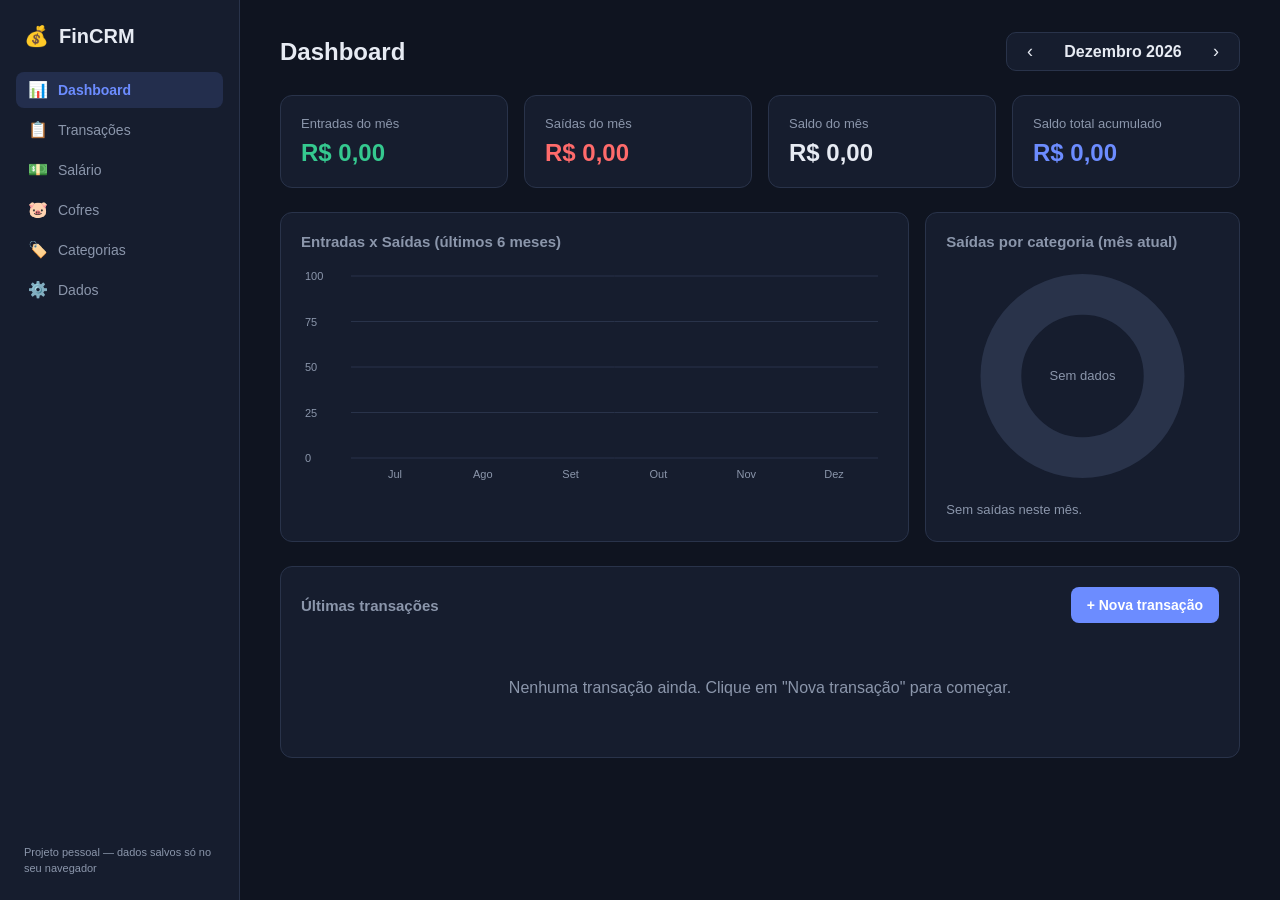
==== commit e0872cbd: "Detecta movimentações do Porquinho no extrato e corrige saldo já importado Corrige a causa do saldo " ====
--- a/index.html
+++ b/index.html
@@ -252,6 +252,86 @@
           <button class="btn btn-danger" id="resetBtn">Apagar todos os dados</button>
         </div>
       </div>
+
+      <div class="panel">
+        <h2>Importar extrato do Inter</h2>
+        <p>No app ou Internet Banking do Inter: Conta digital → Extrato → escolha o período → Exportar em <strong>CSV</strong> ou <strong>OFX</strong>. Depois é só selecionar o arquivo aqui — você revisa e escolhe quais lançamentos entram antes de confirmar.</p>
+        <p class="modal-hint">O importador tenta identificar sozinho movimentações do Porquinho (aplicação/resgate) e já sugere lançá-las como transferência para o cofre certo, em vez de como gasto ou receita comum — confira a coluna "Cofre" na revisão antes de confirmar. Se você já usa os botões "Guardar/Resgatar" dos Cofres pra isso, evite importar o mesmo período duas vezes.</p>
+        <div class="btn-row">
+          <label class="btn btn-primary file-btn">
+            Selecionar arquivo (.csv ou .ofx)
+            <input type="file" id="importExtratoInput" accept=".csv,.ofx,.txt" hidden>
+          </label>
+        </div>
+      </div>
+
+      <div class="panel" id="extratoPreviewPanel" hidden>
+        <div class="panel-header">
+          <h2>Revisar importação</h2>
+          <span id="extratoCount" class="pocket-rate muted"></span>
+        </div>
+
+        <div class="filters">
+          <select id="extratoConta">
+            <option value="corrente">Importar para: Conta corrente</option>
+            <option value="especie">Importar para: Dinheiro em espécie</option>
+          </select>
+          <button class="btn btn-ghost" id="extratoSelectAll">Selecionar todos</button>
+          <button class="btn btn-ghost" id="extratoSelectNone">Selecionar nenhum</button>
+        </div>
+
+        <table class="tx-table">
+          <thead>
+            <tr>
+              <th></th>
+              <th>Data</th>
+              <th>Descrição</th>
+              <th>Tipo</th>
+              <th class="align-right">Valor</th>
+              <th>Categoria</th>
+              <th>Cofre</th>
+            </tr>
+          </thead>
+          <tbody id="extratoTableBody"></tbody>
+        </table>
+
+        <div class="form-actions" style="margin-top:16px;">
+          <button type="button" class="btn btn-ghost" id="extratoCancel">Cancelar</button>
+          <button type="button" class="btn btn-primary" id="extratoConfirm">Importar selecionados</button>
+        </div>
+      </div>
+
+      <div class="panel">
+        <h2>Corrigir lançamentos do Porquinho já importados</h2>
+        <p>Se você importou um extrato antes dessa identificação automática existir, movimentações do Porquinho podem ter entrado como gasto ou receita comum na Conta corrente — isso deixa o saldo do mês e o saldo do cofre errados. Use o botão abaixo para encontrar esses lançamentos e transformá-los em transferência de verdade.</p>
+        <div class="btn-row">
+          <button class="btn btn-primary" id="scanPorquinhoBtn">Procurar lançamentos suspeitos</button>
+        </div>
+      </div>
+
+      <div class="panel" id="fixPorquinhoPanel" hidden>
+        <div class="panel-header">
+          <h2>Lançamentos encontrados</h2>
+          <span id="fixPorquinhoCount" class="pocket-rate muted"></span>
+        </div>
+        <table class="tx-table">
+          <thead>
+            <tr>
+              <th></th>
+              <th>Data</th>
+              <th>Descrição</th>
+              <th>Tipo</th>
+              <th class="align-right">Valor</th>
+              <th>Cofre</th>
+            </tr>
+          </thead>
+          <tbody id="fixPorquinhoTableBody"></tbody>
+        </table>
+        <div class="form-actions" style="margin-top:16px;">
+          <button type="button" class="btn btn-ghost" id="fixPorquinhoCancel">Cancelar</button>
+          <button type="button" class="btn btn-primary" id="fixPorquinhoConfirm">Corrigir selecionados</button>
+        </div>
+      </div>
     </section>
 
   </main>
@@ -419,6 +499,7 @@
 
 <script src="js/storage.js"></script>
 <script src="js/charts.js"></script>
+<script src="js/import.js"></script>
 <script src="js/app.js"></script>
 </body>
 </html>
--- a/css/style.css
+++ b/css/style.css
@@ -305,6 +305,8 @@
 
   .tx-table td:last-child { padding-top: 8px; }
   .tx-table td:last-child::before { display: none; }
+
+  .tx-table .cell-input { flex: 1; min-width: 0; font-size: 16px; }
   .row-actions { width: 100%; justify-content: flex-end; }
 }
 
@@ -446,6 +448,17 @@
 .tx-table tr:last-child td { border-bottom: none; }
 .align-right { text-align: right; }
 
+.tx-table input[type="checkbox"] { width: 18px; height: 18px; }
+.tx-table .cell-input {
+  width: 100%;
+  background: var(--bg-panel-soft);
+  border: 1px solid var(--border);
+  color: var(--text);
+  border-radius: 6px;
+  padding: 6px 8px;
+  font: inherit;
+}
+
 .type-tag {
   display: inline-block;
   padding: 3px 10px;
